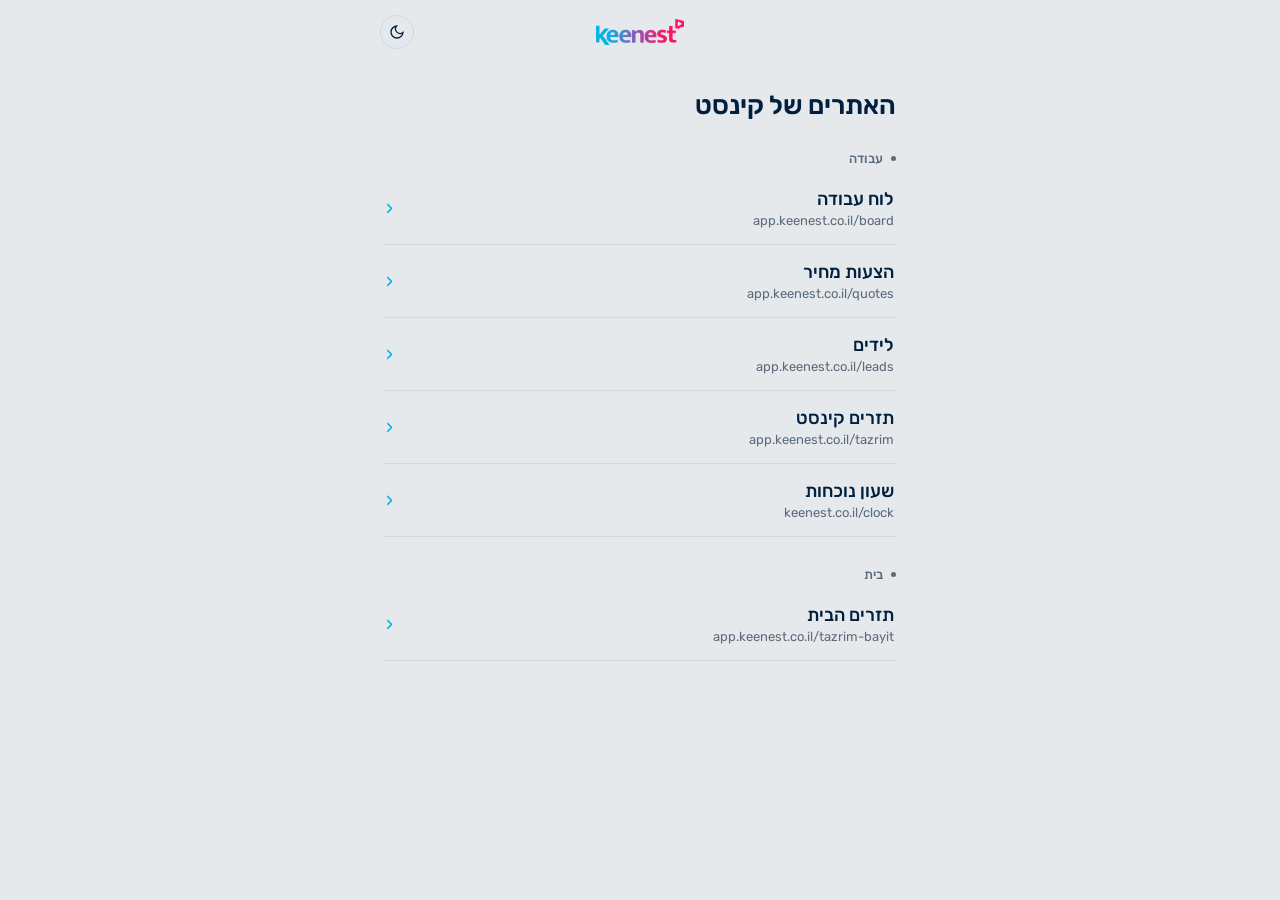
==== index.html @ 6020e2d0 "Move work board, quotes and leads to app.keenest.co.il; Mac agent jobs for leads and board reminders" ====
<!doctype html><html lang="he" dir="rtl"><head><meta charset="utf-8">
<meta name="viewport" content="width=device-width,initial-scale=1,maximum-scale=1,user-scalable=no,viewport-fit=cover">
<title>Keenest · האתרים</title>
<meta name="apple-mobile-web-app-capable" content="yes"><meta name="mobile-web-app-capable" content="yes">
<meta name="apple-mobile-web-app-title" content="Keenest"><link rel="apple-touch-icon" href="shared/logo.png">
<link rel="preconnect" href="https://fonts.googleapis.com"><link rel="stylesheet" href="https://fonts.googleapis.com/css2?family=Rubik:wght@400;500;600&display=swap">
<style>
:root{--bg:#E6E9EC;--ink:#00203F;--sub:#5b6b7b;--line:#d3d9df;--blue:#06B3E5;--pink:#FA1664}
[data-theme=dark]{--bg:#0b1622;--ink:#E6E9EC;--sub:#8798a8;--line:#1e3042}
@media (prefers-color-scheme:dark){:root:not([data-theme=light]){--bg:#0b1622;--ink:#E6E9EC;--sub:#8798a8;--line:#1e3042}}
*{box-sizing:border-box;-webkit-tap-highlight-color:transparent}
html{touch-action:manipulation}
body{margin:0;background:var(--bg);color:var(--ink);font-family:Rubik,system-ui,sans-serif;min-height:100vh;padding:env(safe-area-inset-top) 0 40px}
.top{display:flex;align-items:center;justify-content:center;position:relative;height:64px;max-width:560px;margin:0 auto}
.top img{height:26px}
html[data-dark] .top img{filter:brightness(0) invert(1)}
.tg{position:absolute;left:20px;width:34px;height:34px;border-radius:50%;border:1px solid var(--line);background:none;color:var(--ink);display:flex;align-items:center;justify-content:center;cursor:pointer}
main{max-width:560px;margin:0 auto;padding:8px 24px}
h1{font-size:26px;font-weight:600;margin:18px 0 28px}
h2{font-size:13px;font-weight:500;color:var(--sub);margin:30px 0 6px;display:flex;align-items:center;gap:8px}
h2:before{content:"";width:5px;height:5px;border-radius:50%;background:var(--sub)}
a.row,div.row{display:flex;align-items:center;justify-content:space-between;padding:16px 2px;border-bottom:1px solid var(--line);color:inherit;text-decoration:none;transition:background .25s ease}
a.row:active{background:rgba(6,179,229,.08)}
.nm{font-size:18px;font-weight:500}
.ad{font-size:13px;color:var(--sub);margin-top:3px;direction:ltr;text-align:right}
.go{color:var(--blue);font-size:20px}
.soon{font-size:12px;color:var(--sub);border:1px solid var(--line);border-radius:999px;padding:3px 10px}
div.row .nm{color:var(--sub)}
</style></head><body>
<header class="top"><button class="tg" id="tg" aria-label="מצב תצוגה"></button><img src="shared/logo.png" alt="Keenest"></header>
<main><h1>האתרים של קינסט</h1><div id="list"></div></main>
<script>
/* The list of sites. live:true = already on app.keenest.co.il */
const SITES=[
 {g:"עבודה",items:[
  {n:"לוח עבודה",u:"board/",live:true},
  {n:"הצעות מחיר",u:"quotes/",live:true},
  {n:"לידים",u:"leads/",live:true},
  {n:"תזרים קינסט",u:"tazrim/",live:true},
  {n:"שעון נוכחות",u:"https://keenest.co.il/clock/",live:true}]},
 {g:"בית",items:[
  {n:"תזרים הבית",u:"tazrim-bayit/",live:true}]}
];
const full=u=>u.startsWith("http")?u:"https://app.keenest.co.il/"+u;
const show=u=>full(u).replace(/^https:\/\//,"").replace(/\/$/,"");
document.getElementById("list").innerHTML=SITES.map(s=>`<h2>${s.g}</h2>`+s.items.map(i=>i.live
 ?`<a class="row" href="${full(i.u)}"><div><div class="nm">${i.n}</div><div class="ad">${show(i.u)}</div></div><span class="go">‹</span></a>`
 :`<div class="row"><div><div class="nm">${i.n}</div><div class="ad">${show(i.u)}</div></div><span class="soon">בקרוב</span></div>`).join("")).join("");
/* light / dark: follows the phone, with a manual switch */
const root=document.documentElement,moon='<svg width="16" height="16" viewBox="0 0 24 24" fill="none" stroke="currentColor" stroke-width="2"><path d="M21 12.8A9 9 0 1 1 11.2 3a7 7 0 0 0 9.8 9.8z"/></svg>',sun='<svg width="16" height="16" viewBox="0 0 24 24" fill="none" stroke="currentColor" stroke-width="2"><circle cx="12" cy="12" r="4"/><path d="M12 2v2M12 20v2M4.9 4.9l1.4 1.4M17.7 17.7l1.4 1.4M2 12h2M20 12h2M4.9 19.1l1.4-1.4M17.7 6.3l1.4-1.4"/></svg>';
function isDark(){const t=root.getAttribute("data-theme");return t?t==="dark":matchMedia("(prefers-color-scheme:dark)").matches}
function paint(){const d=isDark();root.toggleAttribute("data-dark",d);document.getElementById("tg").innerHTML=d?sun:moon}
try{const t=localStorage.getItem("keenest.theme");if(t)root.setAttribute("data-theme",t)}catch(e){}
document.getElementById("tg").onclick=()=>{const n=isDark()?"light":"dark";root.setAttribute("data-theme",n);try{localStorage.setItem("keenest.theme",n)}catch(e){}paint()};
matchMedia("(prefers-color-scheme:dark)").addEventListener("change",paint);paint();
/* no pinch / double-tap zoom */
["gesturestart","gesturechange"].forEach(t=>document.addEventListener(t,e=>e.preventDefault(),{passive:false}));
let lt=0;document.addEventListener("touchend",e=>{const n=Date.now();if(n-lt<300)e.preventDefault();lt=n},{passive:false});
</script></body></html>
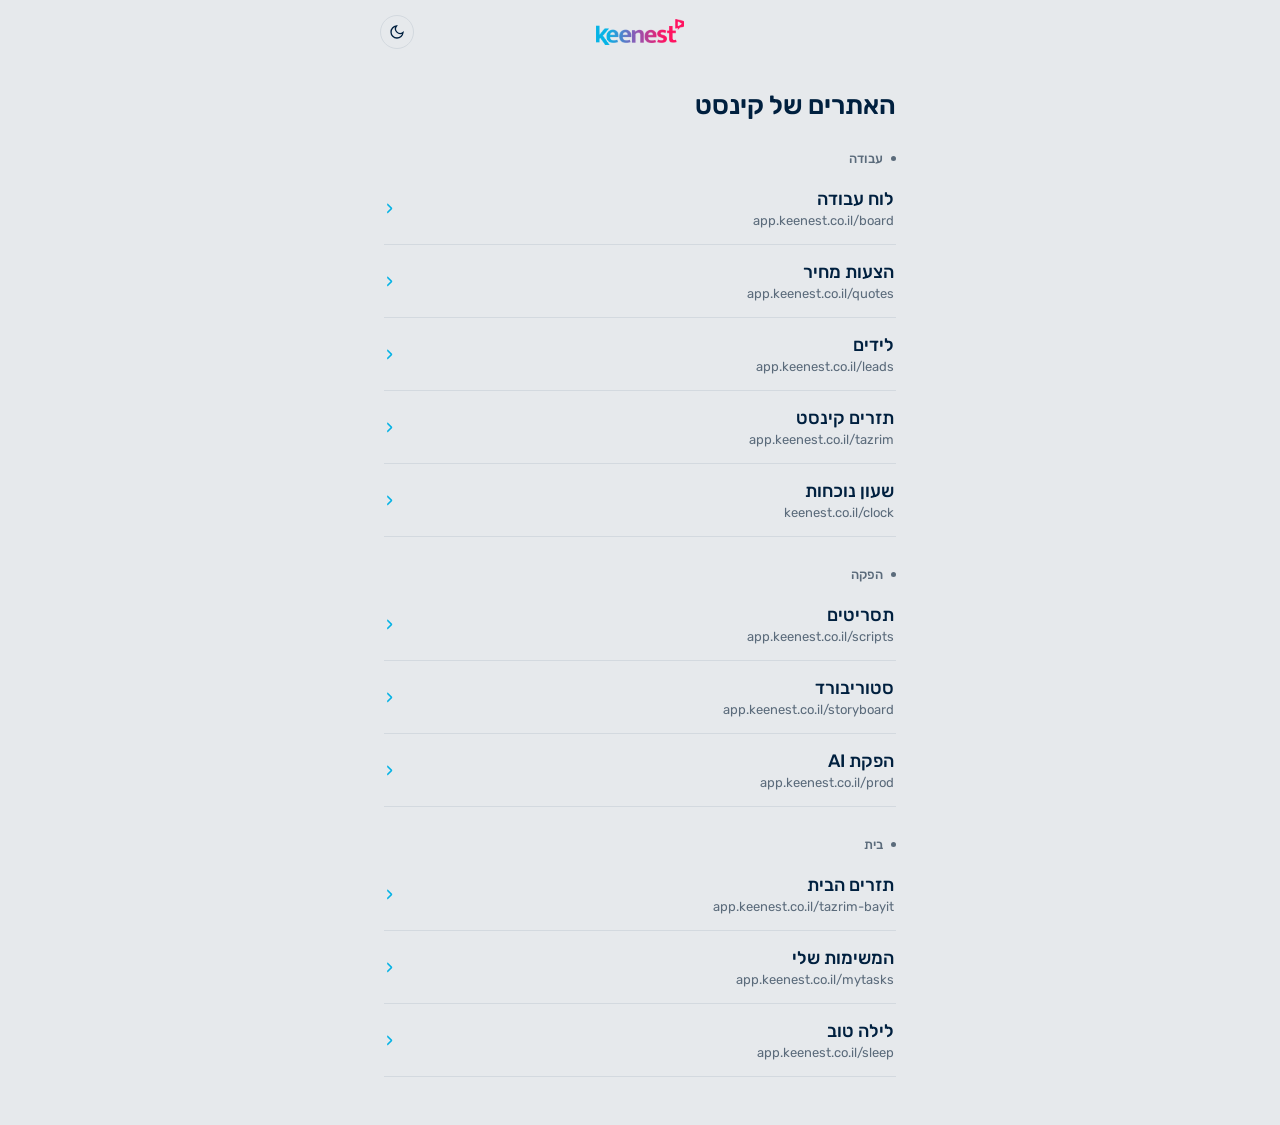
==== commit 90b5929f: "Move scripts, storyboard, AI production, my tasks and sleep sites; files in Supabase Storage; Claude" ====
--- a/index.html
+++ b/index.html
@@ -38,8 +38,14 @@
   {n:"לידים",u:"leads/",live:true},
   {n:"תזרים קינסט",u:"tazrim/",live:true},
   {n:"שעון נוכחות",u:"https://keenest.co.il/clock/",live:true}]},
+ {g:"הפקה",items:[
+  {n:"תסריטים",u:"scripts/",live:true},
+  {n:"סטוריבורד",u:"storyboard/",live:true},
+  {n:"הפקת AI",u:"prod/",live:true}]},
  {g:"בית",items:[
-  {n:"תזרים הבית",u:"tazrim-bayit/",live:true}]}
+  {n:"תזרים הבית",u:"tazrim-bayit/",live:true},
+  {n:"המשימות שלי",u:"mytasks/",live:true},
+  {n:"לילה טוב",u:"sleep/",live:true}]}
 ];
 const full=u=>u.startsWith("http")?u:"https://app.keenest.co.il/"+u;
 const show=u=>full(u).replace(/^https:\/\//,"").replace(/\/$/,"");
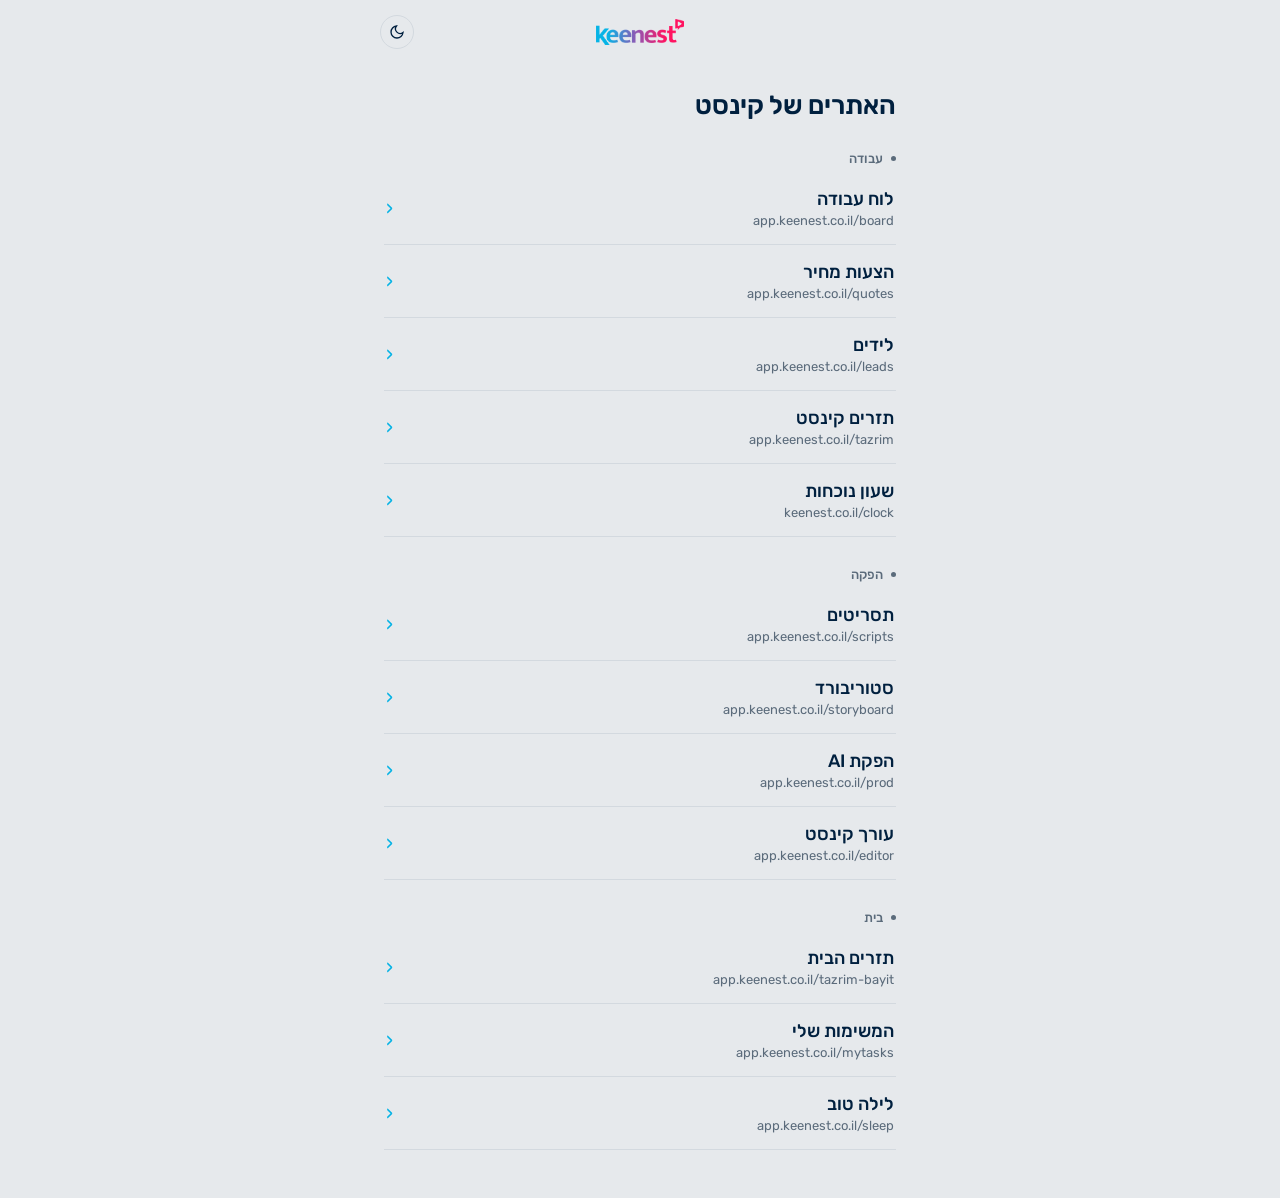
==== commit b0933a3c: "Move the Keenest editor: page, Mac tasks for edits and Envato styles, file uploads from the Mac Co-A" ====
--- a/index.html
+++ b/index.html
@@ -41,7 +41,8 @@
  {g:"הפקה",items:[
   {n:"תסריטים",u:"scripts/",live:true},
   {n:"סטוריבורד",u:"storyboard/",live:true},
-  {n:"הפקת AI",u:"prod/",live:true}]},
+  {n:"הפקת AI",u:"prod/",live:true},
+  {n:"עורך קינסט",u:"editor/",live:true}]},
  {g:"בית",items:[
   {n:"תזרים הבית",u:"tazrim-bayit/",live:true},
   {n:"המשימות שלי",u:"mytasks/",live:true},
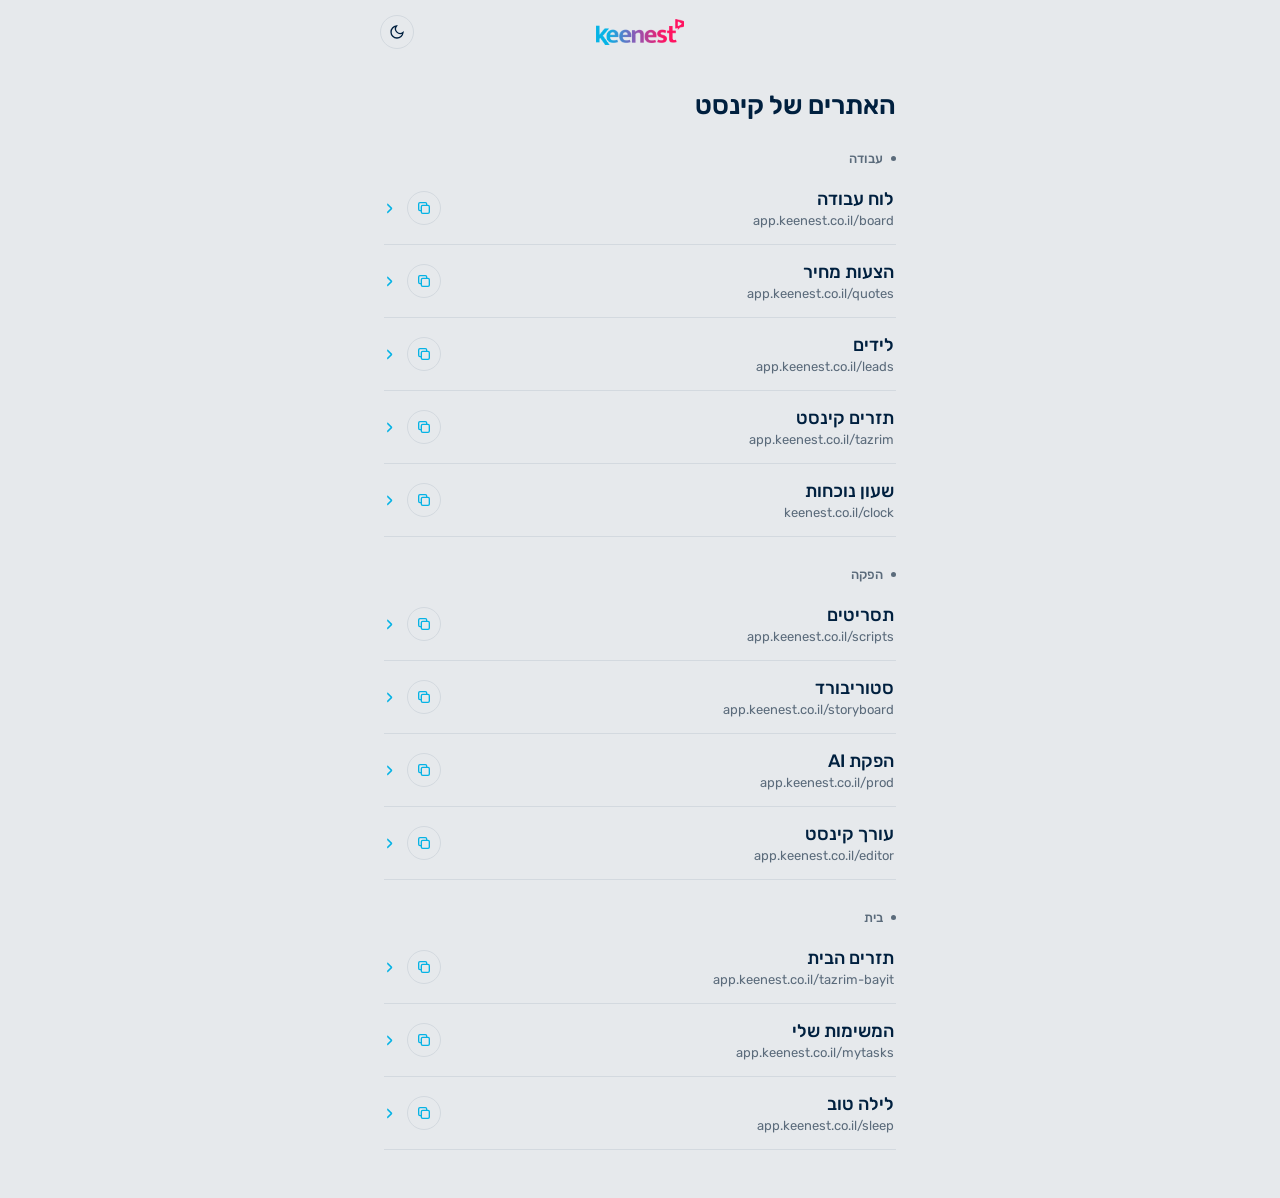
==== commit ba3dd612: "Hub: copy-link button next to every site Co-Authored-By: Claude Opus 5.5 <noreply@anthropic.com> Cla" ====
--- a/index.html
+++ b/index.html
@@ -26,6 +26,11 @@
 .go{color:var(--blue);font-size:20px}
 .soon{font-size:12px;color:var(--sub);border:1px solid var(--line);border-radius:999px;padding:3px 10px}
 div.row .nm{color:var(--sub)}
+.ic{display:flex;align-items:center;gap:14px}
+.cp{width:34px;height:34px;border-radius:50%;border:1px solid var(--line);background:none;color:var(--blue);display:flex;align-items:center;justify-content:center;cursor:pointer;padding:0;transition:background .25s ease}
+.cp:active{background:rgba(6,179,229,.12)}
+.toast{position:fixed;left:50%;bottom:calc(24px + env(safe-area-inset-bottom));transform:translate(-50%,12px);opacity:0;background:#FFF3B8;color:#4a3d00;border-radius:999px;padding:8px 18px;font-size:14px;white-space:nowrap;pointer-events:none;transition:opacity .35s ease,transform .35s ease}
+.toast.in{opacity:1;transform:translate(-50%,0)}
 </style></head><body>
 <header class="top"><button class="tg" id="tg" aria-label="מצב תצוגה"></button><img src="shared/logo.png" alt="Keenest"></header>
 <main><h1>האתרים של קינסט</h1><div id="list"></div></main>
@@ -51,8 +56,13 @@
 const full=u=>u.startsWith("http")?u:"https://app.keenest.co.il/"+u;
 const show=u=>full(u).replace(/^https:\/\//,"").replace(/\/$/,"");
 document.getElementById("list").innerHTML=SITES.map(s=>`<h2>${s.g}</h2>`+s.items.map(i=>i.live
- ?`<a class="row" href="${full(i.u)}"><div><div class="nm">${i.n}</div><div class="ad">${show(i.u)}</div></div><span class="go">‹</span></a>`
+ ?`<a class="row" href="${full(i.u)}"><div><div class="nm">${i.n}</div><div class="ad">${show(i.u)}</div></div><span class="ic"><button class="cp" data-cp="${full(i.u)}" aria-label="העתקת קישור"><svg width="16" height="16" viewBox="0 0 24 24" fill="none" stroke="currentColor" stroke-width="2" stroke-linecap="round" stroke-linejoin="round"><rect x="8" y="8" width="12" height="12" rx="2"/><path d="M16 8V6a2 2 0 0 0-2-2H6a2 2 0 0 0-2 2v8a2 2 0 0 0 2 2h2"/></svg></button><span class="go">‹</span></span></a>`
  :`<div class="row"><div><div class="nm">${i.n}</div><div class="ad">${show(i.u)}</div></div><span class="soon">בקרוב</span></div>`).join("")).join("");
+/* copy a site's link (the button sits inside the row, so it must not open the site) */
+const toastEl=document.createElement("div");toastEl.className="toast";document.body.appendChild(toastEl);let toastT;
+function toast(t){toastEl.textContent=t;toastEl.classList.add("in");clearTimeout(toastT);toastT=setTimeout(()=>toastEl.classList.remove("in"),1800)}
+async function copyText(t){try{await navigator.clipboard.writeText(t);return true}catch(e){const a=document.createElement("textarea");a.value=t;a.setAttribute("readonly","");a.style.position="fixed";a.style.opacity="0";document.body.appendChild(a);a.select();let ok=false;try{ok=document.execCommand("copy")}catch(_){}a.remove();return ok}}
+document.getElementById("list").addEventListener("click",async e=>{const b=e.target.closest(".cp");if(!b)return;e.preventDefault();e.stopPropagation();toast(await copyText(b.dataset.cp)?"הקישור הועתק":"לא הצלחתי להעתיק")});
 /* light / dark: follows the phone, with a manual switch */
 const root=document.documentElement,moon='<svg width="16" height="16" viewBox="0 0 24 24" fill="none" stroke="currentColor" stroke-width="2"><path d="M21 12.8A9 9 0 1 1 11.2 3a7 7 0 0 0 9.8 9.8z"/></svg>',sun='<svg width="16" height="16" viewBox="0 0 24 24" fill="none" stroke="currentColor" stroke-width="2"><circle cx="12" cy="12" r="4"/><path d="M12 2v2M12 20v2M4.9 4.9l1.4 1.4M17.7 17.7l1.4 1.4M2 12h2M20 12h2M4.9 19.1l1.4-1.4M17.7 6.3l1.4-1.4"/></svg>';
 function isDark(){const t=root.getAttribute("data-theme");return t?t==="dark":matchMedia("(prefers-color-scheme:dark)").matches}
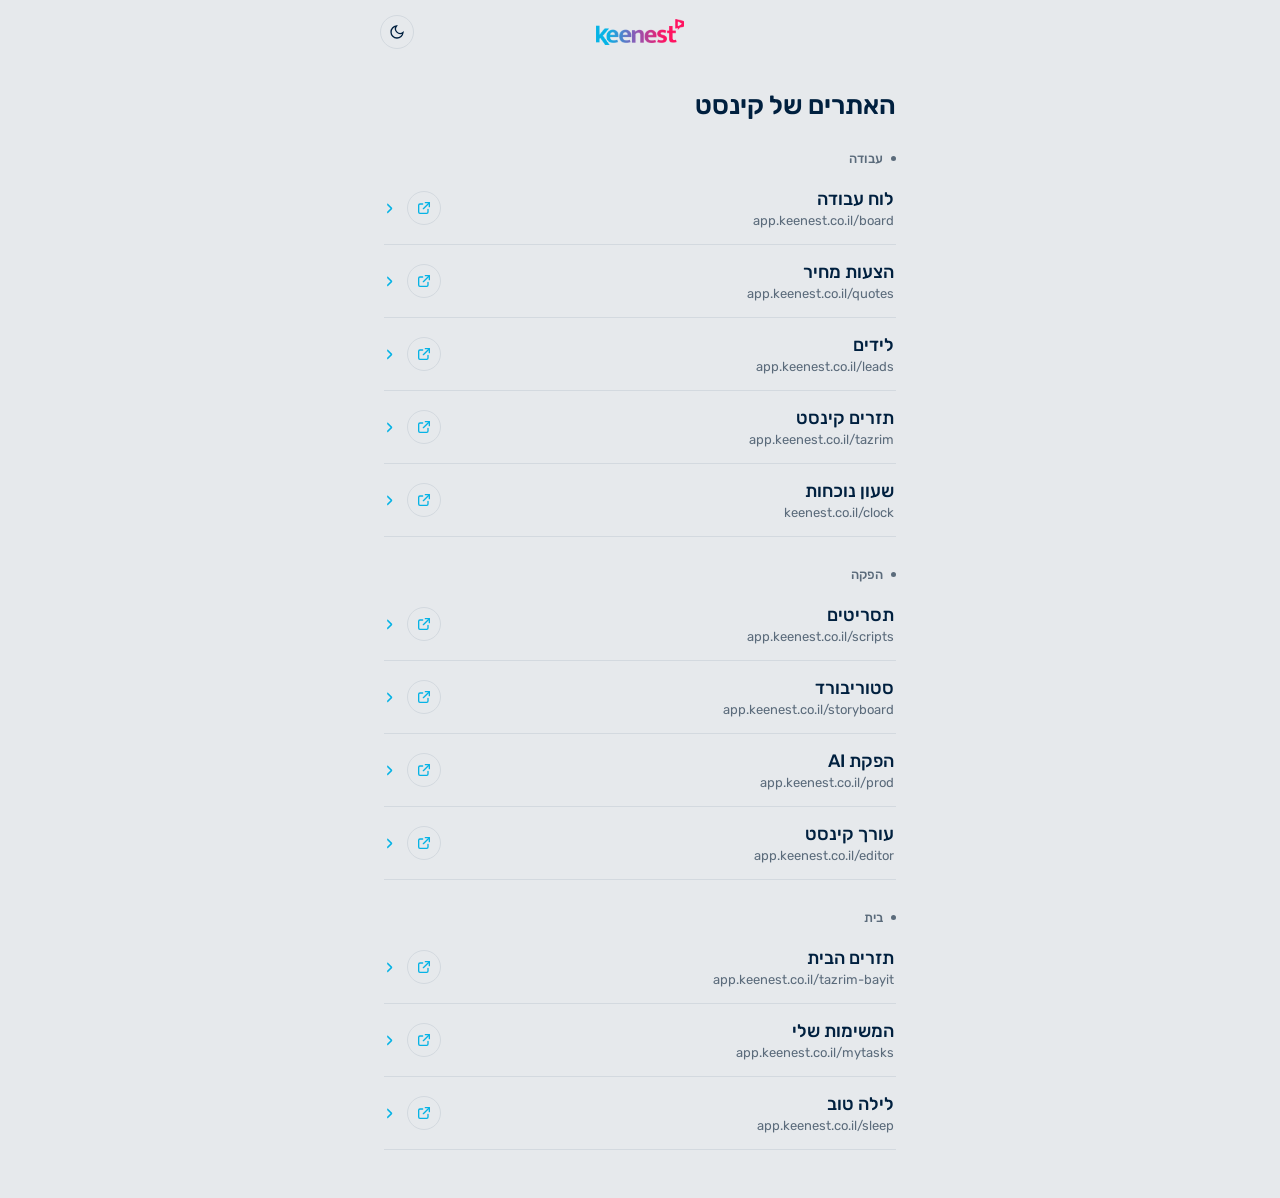
==== commit 930b20b6: "Hub: the round button opens the site in Chrome (copies the link if Chrome isn't there) Co-Authored-B" ====
--- a/index.html
+++ b/index.html
@@ -56,13 +56,17 @@
 const full=u=>u.startsWith("http")?u:"https://app.keenest.co.il/"+u;
 const show=u=>full(u).replace(/^https:\/\//,"").replace(/\/$/,"");
 document.getElementById("list").innerHTML=SITES.map(s=>`<h2>${s.g}</h2>`+s.items.map(i=>i.live
- ?`<a class="row" href="${full(i.u)}"><div><div class="nm">${i.n}</div><div class="ad">${show(i.u)}</div></div><span class="ic"><button class="cp" data-cp="${full(i.u)}" aria-label="העתקת קישור"><svg width="16" height="16" viewBox="0 0 24 24" fill="none" stroke="currentColor" stroke-width="2" stroke-linecap="round" stroke-linejoin="round"><rect x="8" y="8" width="12" height="12" rx="2"/><path d="M16 8V6a2 2 0 0 0-2-2H6a2 2 0 0 0-2 2v8a2 2 0 0 0 2 2h2"/></svg></button><span class="go">‹</span></span></a>`
+ ?`<a class="row" href="${full(i.u)}"><div><div class="nm">${i.n}</div><div class="ad">${show(i.u)}</div></div><span class="ic"><button class="cp" data-cp="${full(i.u)}" aria-label="פתיחה בכרום"><svg width="16" height="16" viewBox="0 0 24 24" fill="none" stroke="currentColor" stroke-width="2" stroke-linecap="round" stroke-linejoin="round"><path d="M14 4h6v6"/><path d="M20 4l-9 9"/><path d="M18 14v4a2 2 0 0 1-2 2H6a2 2 0 0 1-2-2V8a2 2 0 0 1 2-2h4"/></svg></button><span class="go">‹</span></span></a>`
  :`<div class="row"><div><div class="nm">${i.n}</div><div class="ad">${show(i.u)}</div></div><span class="soon">בקרוב</span></div>`).join("")).join("");
 /* copy a site's link (the button sits inside the row, so it must not open the site) */
 const toastEl=document.createElement("div");toastEl.className="toast";document.body.appendChild(toastEl);let toastT;
 function toast(t){toastEl.textContent=t;toastEl.classList.add("in");clearTimeout(toastT);toastT=setTimeout(()=>toastEl.classList.remove("in"),1800)}
 async function copyText(t){try{await navigator.clipboard.writeText(t);return true}catch(e){const a=document.createElement("textarea");a.value=t;a.setAttribute("readonly","");a.style.position="fixed";a.style.opacity="0";document.body.appendChild(a);a.select();let ok=false;try{ok=document.execCommand("copy")}catch(_){}a.remove();return ok}}
-document.getElementById("list").addEventListener("click",async e=>{const b=e.target.closest(".cp");if(!b)return;e.preventDefault();e.stopPropagation();toast(await copyText(b.dataset.cp)?"הקישור הועתק":"לא הצלחתי להעתיק")});
+document.getElementById("list").addEventListener("click",e=>{const b=e.target.closest(".cp");if(!b)return;e.preventDefault();e.stopPropagation();const u=b.dataset.cp;
+  /* open in Chrome (iPhone: googlechromes://). If Chrome didn't take over, copy the link instead */
+  let left=false;const gone=()=>{left=true};document.addEventListener("visibilitychange",gone,{once:true});addEventListener("pagehide",gone,{once:true});
+  location.href=u.replace(/^https:\/\//,"googlechromes://");
+  setTimeout(async()=>{if(left||document.hidden)return;toast(await copyText(u)?"כרום לא נפתח · הקישור הועתק":"כרום לא נפתח")},1200)});
 /* light / dark: follows the phone, with a manual switch */
 const root=document.documentElement,moon='<svg width="16" height="16" viewBox="0 0 24 24" fill="none" stroke="currentColor" stroke-width="2"><path d="M21 12.8A9 9 0 1 1 11.2 3a7 7 0 0 0 9.8 9.8z"/></svg>',sun='<svg width="16" height="16" viewBox="0 0 24 24" fill="none" stroke="currentColor" stroke-width="2"><circle cx="12" cy="12" r="4"/><path d="M12 2v2M12 20v2M4.9 4.9l1.4 1.4M17.7 17.7l1.4 1.4M2 12h2M20 12h2M4.9 19.1l1.4-1.4M17.7 6.3l1.4-1.4"/></svg>';
 function isDark(){const t=root.getAttribute("data-theme");return t?t==="dark":matchMedia("(prefers-color-scheme:dark)").matches}
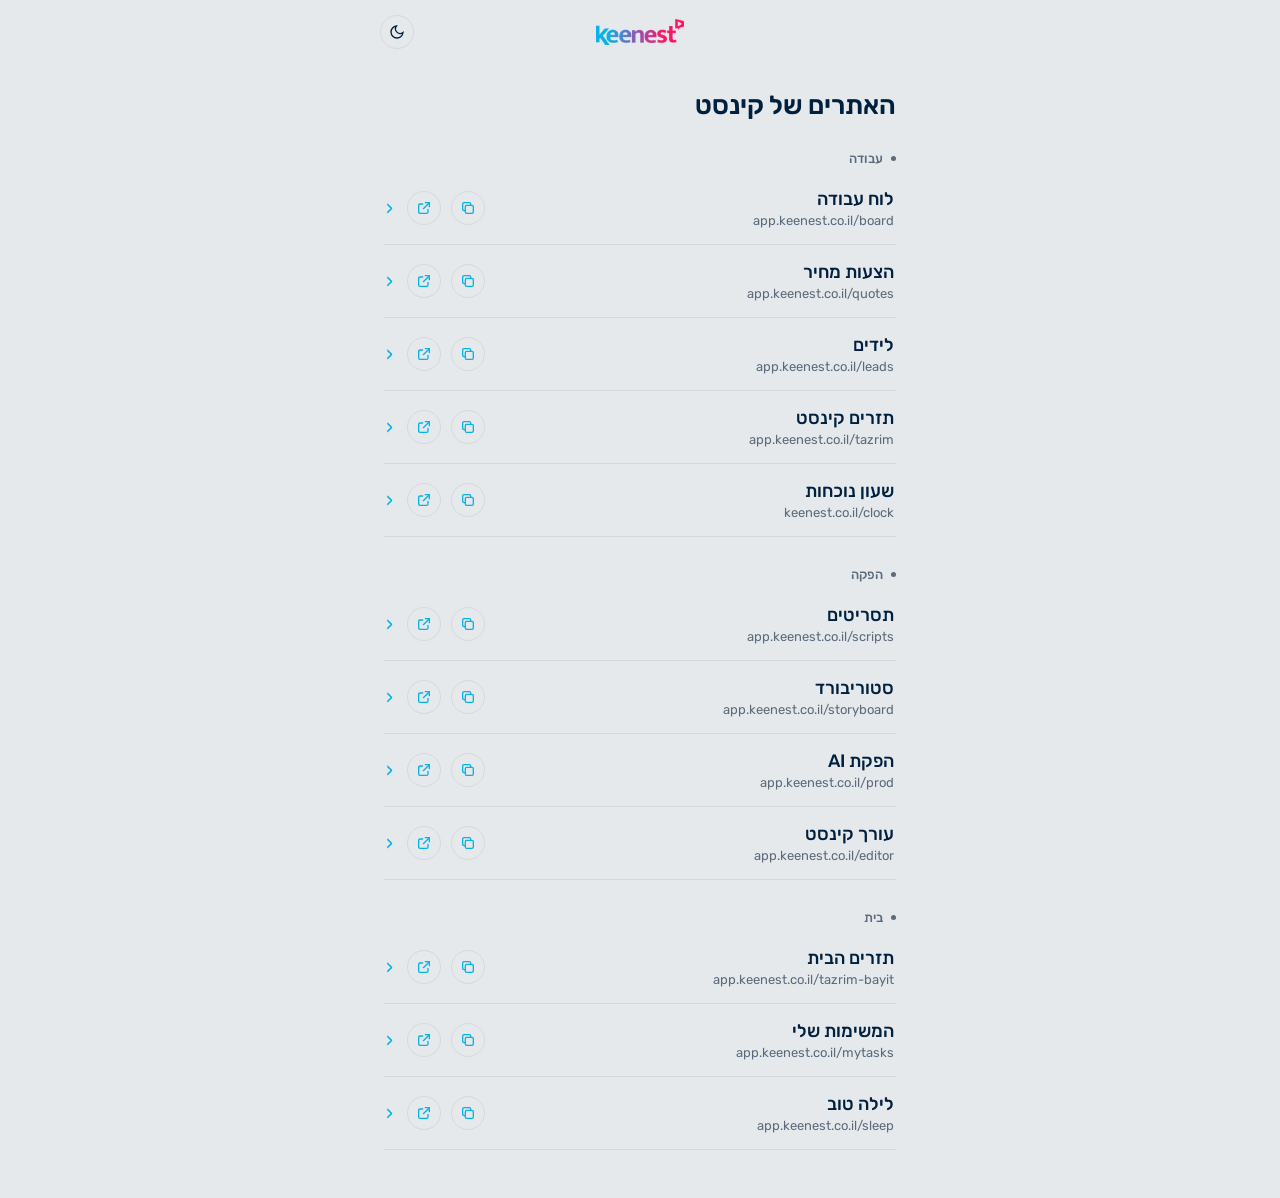
==== commit 377775a5: "Sites: fresh manifest and sized touch icon so phones pick up the new icons; hub: copy button next to" ====
--- a/index.html
+++ b/index.html
@@ -26,7 +26,7 @@
 .go{color:var(--blue);font-size:20px}
 .soon{font-size:12px;color:var(--sub);border:1px solid var(--line);border-radius:999px;padding:3px 10px}
 div.row .nm{color:var(--sub)}
-.ic{display:flex;align-items:center;gap:14px}
+.ic{display:flex;align-items:center;gap:10px}.ic .go{margin-right:4px}
 .cp{width:34px;height:34px;border-radius:50%;border:1px solid var(--line);background:none;color:var(--blue);display:flex;align-items:center;justify-content:center;cursor:pointer;padding:0;transition:background .25s ease}
 .cp:active{background:rgba(6,179,229,.12)}
 .toast{position:fixed;left:50%;bottom:calc(24px + env(safe-area-inset-bottom));transform:translate(-50%,12px);opacity:0;background:#FFF3B8;color:#4a3d00;border-radius:999px;padding:8px 18px;font-size:14px;white-space:nowrap;pointer-events:none;transition:opacity .35s ease,transform .35s ease}
@@ -56,13 +56,14 @@
 const full=u=>u.startsWith("http")?u:"https://app.keenest.co.il/"+u;
 const show=u=>full(u).replace(/^https:\/\//,"").replace(/\/$/,"");
 document.getElementById("list").innerHTML=SITES.map(s=>`<h2>${s.g}</h2>`+s.items.map(i=>i.live
- ?`<a class="row" href="${full(i.u)}"><div><div class="nm">${i.n}</div><div class="ad">${show(i.u)}</div></div><span class="ic"><button class="cp" data-cp="${full(i.u)}" aria-label="פתיחה בכרום"><svg width="16" height="16" viewBox="0 0 24 24" fill="none" stroke="currentColor" stroke-width="2" stroke-linecap="round" stroke-linejoin="round"><path d="M14 4h6v6"/><path d="M20 4l-9 9"/><path d="M18 14v4a2 2 0 0 1-2 2H6a2 2 0 0 1-2-2V8a2 2 0 0 1 2-2h4"/></svg></button><span class="go">‹</span></span></a>`
+ ?`<a class="row" href="${full(i.u)}"><div><div class="nm">${i.n}</div><div class="ad">${show(i.u)}</div></div><span class="ic"><button class="cp cpy" data-cp="${full(i.u)}" aria-label="העתקת קישור"><svg width="16" height="16" viewBox="0 0 24 24" fill="none" stroke="currentColor" stroke-width="2" stroke-linecap="round" stroke-linejoin="round"><rect x="8" y="8" width="12" height="12" rx="2"/><path d="M16 8V6a2 2 0 0 0-2-2H6a2 2 0 0 0-2 2v8a2 2 0 0 0 2 2h2"/></svg></button><button class="cp" data-cp="${full(i.u)}" aria-label="פתיחה בכרום"><svg width="16" height="16" viewBox="0 0 24 24" fill="none" stroke="currentColor" stroke-width="2" stroke-linecap="round" stroke-linejoin="round"><path d="M14 4h6v6"/><path d="M20 4l-9 9"/><path d="M18 14v4a2 2 0 0 1-2 2H6a2 2 0 0 1-2-2V8a2 2 0 0 1 2-2h4"/></svg></button><span class="go">‹</span></span></a>`
  :`<div class="row"><div><div class="nm">${i.n}</div><div class="ad">${show(i.u)}</div></div><span class="soon">בקרוב</span></div>`).join("")).join("");
 /* copy a site's link (the button sits inside the row, so it must not open the site) */
 const toastEl=document.createElement("div");toastEl.className="toast";document.body.appendChild(toastEl);let toastT;
 function toast(t){toastEl.textContent=t;toastEl.classList.add("in");clearTimeout(toastT);toastT=setTimeout(()=>toastEl.classList.remove("in"),1800)}
 async function copyText(t){try{await navigator.clipboard.writeText(t);return true}catch(e){const a=document.createElement("textarea");a.value=t;a.setAttribute("readonly","");a.style.position="fixed";a.style.opacity="0";document.body.appendChild(a);a.select();let ok=false;try{ok=document.execCommand("copy")}catch(_){}a.remove();return ok}}
 document.getElementById("list").addEventListener("click",e=>{const b=e.target.closest(".cp");if(!b)return;e.preventDefault();e.stopPropagation();const u=b.dataset.cp;
+  if(b.classList.contains("cpy")){copyText(u).then(ok=>toast(ok?"הקישור הועתק":"לא הצלחתי להעתיק"));return}
   /* open in Chrome (iPhone: googlechromes://). If Chrome didn't take over, copy the link instead */
   let left=false;const gone=()=>{left=true};document.addEventListener("visibilitychange",gone,{once:true});addEventListener("pagehide",gone,{once:true});
   location.href=u.replace(/^https:\/\//,"googlechromes://");
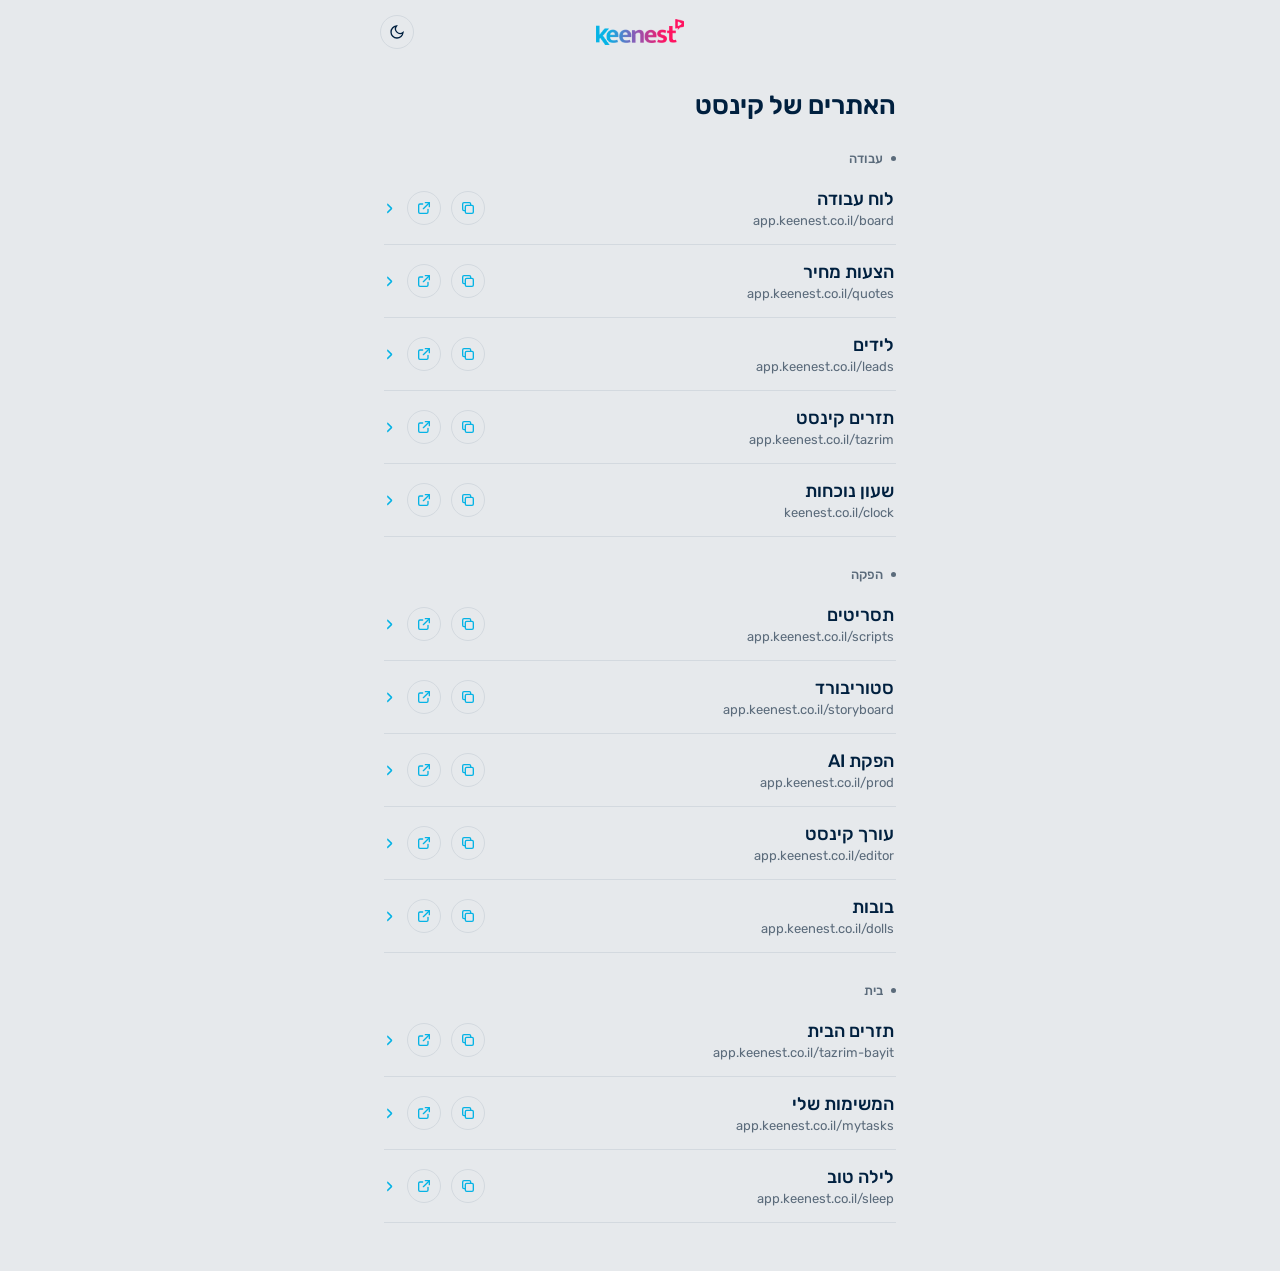
==== commit 9d1c31d3: "dolls: new site — photos to doll character sheet via Higgsfield Co-Authored-By: Claude Opus 5.5 <nor" ====
--- a/index.html
+++ b/index.html
@@ -2,7 +2,7 @@
 <meta name="viewport" content="width=device-width,initial-scale=1,maximum-scale=1,user-scalable=no,viewport-fit=cover">
 <title>Keenest · האתרים</title>
 <meta name="apple-mobile-web-app-capable" content="yes"><meta name="mobile-web-app-capable" content="yes">
-<meta name="apple-mobile-web-app-title" content="Keenest"><link rel="apple-touch-icon" href="shared/logo.png">
+<meta name="apple-mobile-web-app-title" content="Keenest"><link rel="apple-touch-icon" href="/shared/logo.png">
 <link rel="preconnect" href="https://fonts.googleapis.com"><link rel="stylesheet" href="https://fonts.googleapis.com/css2?family=Rubik:wght@400;500;600&display=swap">
 <style>
 :root{--bg:#E6E9EC;--ink:#00203F;--sub:#5b6b7b;--line:#d3d9df;--blue:#06B3E5;--pink:#FA1664}
@@ -32,7 +32,7 @@
 .toast{position:fixed;left:50%;bottom:calc(24px + env(safe-area-inset-bottom));transform:translate(-50%,12px);opacity:0;background:#FFF3B8;color:#4a3d00;border-radius:999px;padding:8px 18px;font-size:14px;white-space:nowrap;pointer-events:none;transition:opacity .35s ease,transform .35s ease}
 .toast.in{opacity:1;transform:translate(-50%,0)}
 </style></head><body>
-<header class="top"><button class="tg" id="tg" aria-label="מצב תצוגה"></button><img src="shared/logo.png" alt="Keenest"></header>
+<header class="top"><button class="tg" id="tg" aria-label="מצב תצוגה"></button><img src="/shared/logo.png" alt="Keenest"></header>
 <main><h1>האתרים של קינסט</h1><div id="list"></div></main>
 <script>
 /* The list of sites. live:true = already on app.keenest.co.il */
@@ -47,7 +47,8 @@
   {n:"תסריטים",u:"scripts/",live:true},
   {n:"סטוריבורד",u:"storyboard/",live:true},
   {n:"הפקת AI",u:"prod/",live:true},
-  {n:"עורך קינסט",u:"editor/",live:true}]},
+  {n:"עורך קינסט",u:"editor/",live:true},
+  {n:"בובות",u:"dolls/",live:true}]},
  {g:"בית",items:[
   {n:"תזרים הבית",u:"tazrim-bayit/",live:true},
   {n:"המשימות שלי",u:"mytasks/",live:true},
@@ -55,7 +56,9 @@
 ];
 const full=u=>u.startsWith("http")?u:"https://app.keenest.co.il/"+u;
 const show=u=>full(u).replace(/^https:\/\//,"").replace(/\/$/,"");
-document.getElementById("list").innerHTML=SITES.map(s=>`<h2>${s.g}</h2>`+s.items.map(i=>i.live
+/* app.keenest.co.il/team: the same page for the team, without the personal sites */
+const TEAM=/^\/team\/?$/.test(location.pathname);
+document.getElementById("list").innerHTML=SITES.filter(s=>!(TEAM&&s.g==="בית")).map(s=>`<h2>${s.g}</h2>`+s.items.map(i=>i.live
  ?`<a class="row" href="${full(i.u)}"><div><div class="nm">${i.n}</div><div class="ad">${show(i.u)}</div></div><span class="ic"><button class="cp cpy" data-cp="${full(i.u)}" aria-label="העתקת קישור"><svg width="16" height="16" viewBox="0 0 24 24" fill="none" stroke="currentColor" stroke-width="2" stroke-linecap="round" stroke-linejoin="round"><rect x="8" y="8" width="12" height="12" rx="2"/><path d="M16 8V6a2 2 0 0 0-2-2H6a2 2 0 0 0-2 2v8a2 2 0 0 0 2 2h2"/></svg></button><button class="cp" data-cp="${full(i.u)}" aria-label="פתיחה בכרום"><svg width="16" height="16" viewBox="0 0 24 24" fill="none" stroke="currentColor" stroke-width="2" stroke-linecap="round" stroke-linejoin="round"><path d="M14 4h6v6"/><path d="M20 4l-9 9"/><path d="M18 14v4a2 2 0 0 1-2 2H6a2 2 0 0 1-2-2V8a2 2 0 0 1 2-2h4"/></svg></button><span class="go">‹</span></span></a>`
  :`<div class="row"><div><div class="nm">${i.n}</div><div class="ad">${show(i.u)}</div></div><span class="soon">בקרוב</span></div>`).join("")).join("");
 /* copy a site's link (the button sits inside the row, so it must not open the site) */
